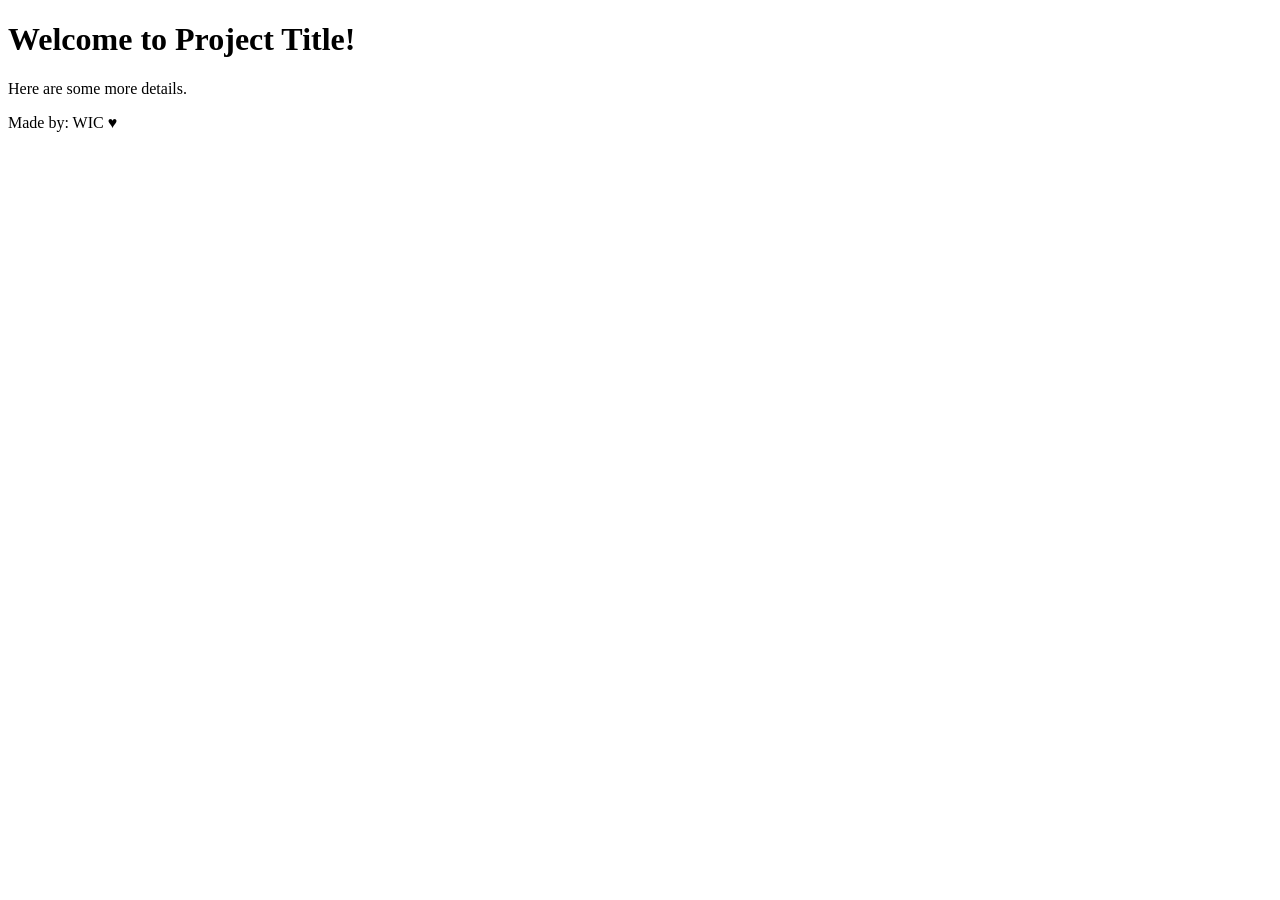
==== index.html @ a9e17dcb "HTML Body" ====
<!DOCTYPE html>
<html lang="en">
    <head>
        <meta charset="UTF-8">
         <meta name="viewport" content="width=device-width, initial-scale=1.0">
        <title>Project Title</title>
   	   <link rel="stylesheet" href="styles.css" type=”text/css”/>
        <link rel="icon" href="" type="image/x-icon" />
        <script type="text/javascript" src="script.js"></script>
    </head>


    <body>
        <!-- Add HTML markup elements for your web site below -->
        <h1>Welcome to Project Title!</h1>
        <p>Here are some more details.</p>
    </body>
    <footer>
        <p>Made by: WIC &hearts;</p>
    </footer>
</html>
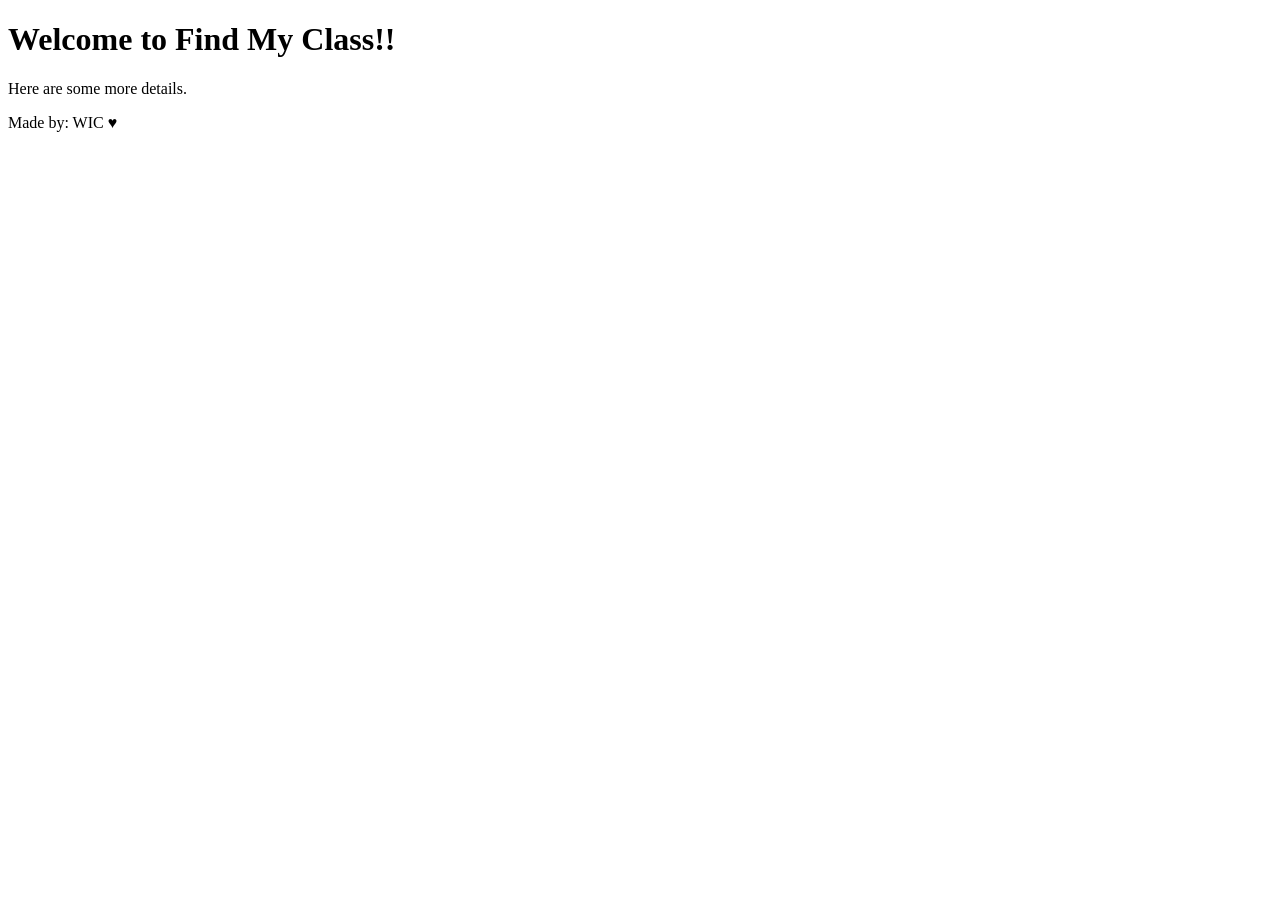
==== commit 88724931: "Just testing (Edited h1)" ====
--- a/index.html
+++ b/index.html
@@ -12,10 +12,10 @@
 
     <body>
         <!-- Add HTML markup elements for your web site below -->
-        <h1>Welcome to Project Title!</h1>
+        <h1>Welcome to Find My Class!!</h1>
         <p>Here are some more details.</p>
     </body>
     <footer>
         <p>Made by: WIC &hearts;</p>
     </footer>
-</html>+</html>
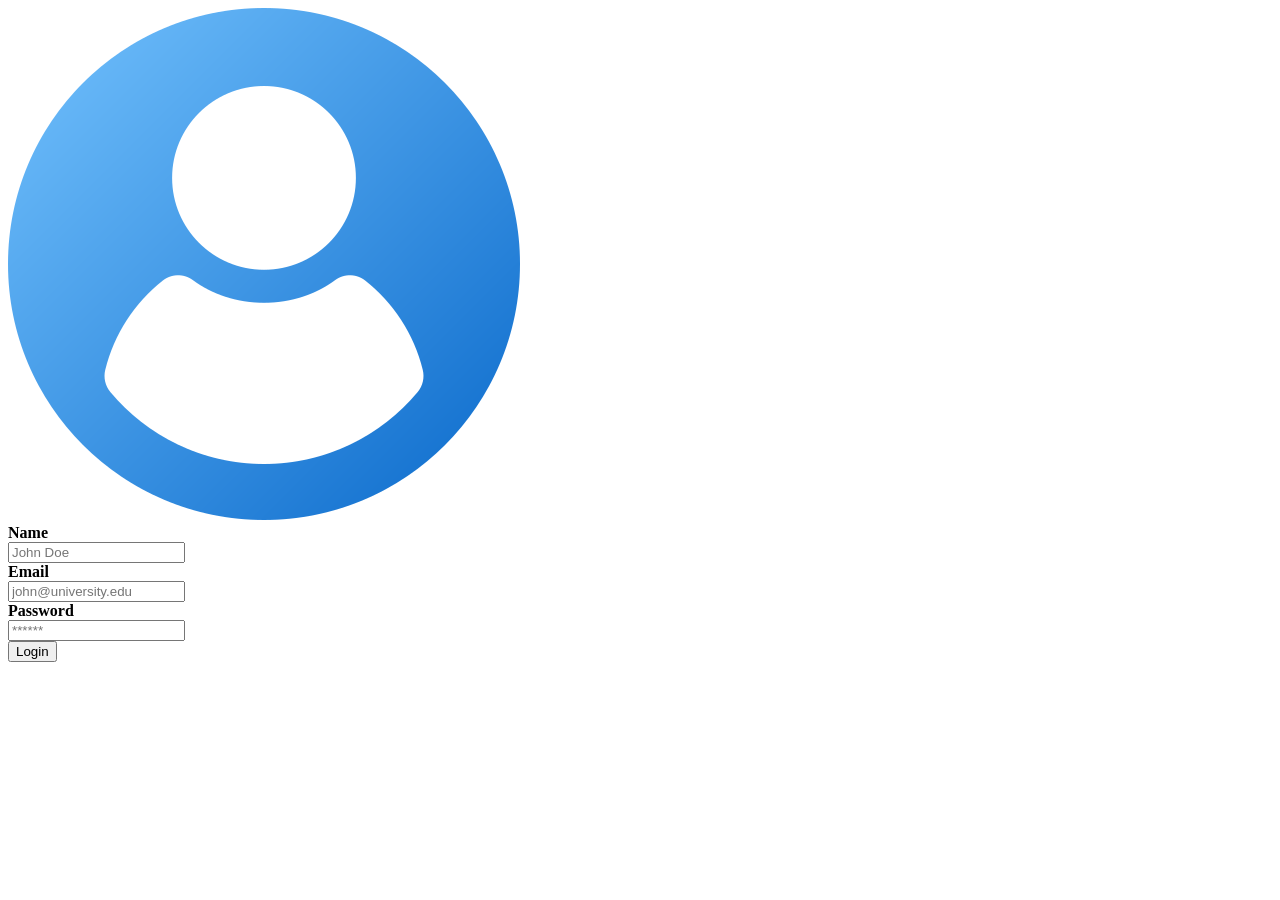
==== commit 23093955: "Added html for login" ====
--- a/index.html
+++ b/index.html
@@ -3,7 +3,7 @@
     <head>
         <meta charset="UTF-8">
          <meta name="viewport" content="width=device-width, initial-scale=1.0">
-        <title>Project Title</title>
+        <title>Study Buddy Finder</title>
    	   <link rel="stylesheet" href="styles.css" type=”text/css”/>
         <link rel="icon" href="" type="image/x-icon" />
         <script type="text/javascript" src="script.js"></script>
@@ -11,11 +11,18 @@
 
 
     <body>
-        <!-- Add HTML markup elements for your web site below -->
-        <h1>Welcome to Find My Class!!</h1>
-        <p>Here are some more details.</p>
+        <form method="post">
+            <div class="logo">
+                <img src="images/logo.png" alt="Avatar" class="avatar">
+            </div>
+            <div class="container">
+                <label for="name"><b>Name</b></label><br>
+                <input type="text" placeholder="John Doe" name="name" required><br>
+                <label for="email"><b>Email</b></label><br>
+                <input type="text" placeholder="john@university.edu" name="email" required><br>
+                <label for="password"><b>Password</b></label><br>
+                <input type="password" placeholder="******" name="password" required><br>
+                <button type="submit">Login</button>
+            </div>
     </body>
-    <footer>
-        <p>Made by: WIC &hearts;</p>
-    </footer>
-</html>
+</html>
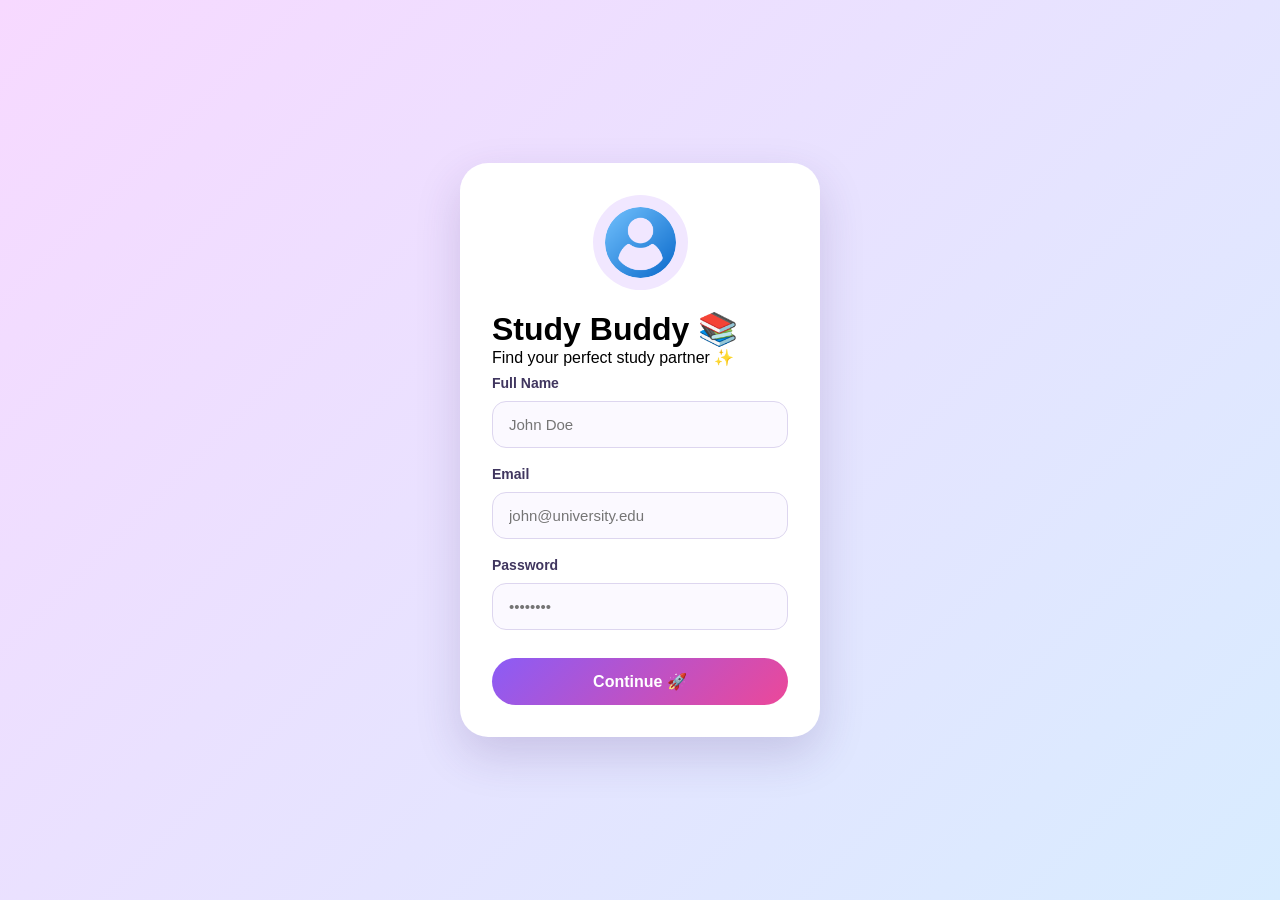
==== commit ed5226fb: "Login Page Figma UI" ====
--- a/index.html
+++ b/index.html
@@ -4,25 +4,35 @@
         <meta charset="UTF-8">
          <meta name="viewport" content="width=device-width, initial-scale=1.0">
         <title>Study Buddy Finder</title>
-   	   <link rel="stylesheet" href="styles.css" type=”text/css”/>
+        <link rel="stylesheet" href="styles.css" type="text/css" />
         <link rel="icon" href="" type="image/x-icon" />
         <script type="text/javascript" src="script.js"></script>
     </head>
 
 
     <body>
-        <form method="post">
-            <div class="logo">
-                <img src="images/logo.png" alt="Avatar" class="avatar">
-            </div>
-            <div class="container">
-                <label for="name"><b>Name</b></label><br>
-                <input type="text" placeholder="John Doe" name="name" required><br>
-                <label for="email"><b>Email</b></label><br>
-                <input type="text" placeholder="john@university.edu" name="email" required><br>
-                <label for="password"><b>Password</b></label><br>
-                <input type="password" placeholder="******" name="password" required><br>
-                <button type="submit">Login</button>
-            </div>
+        <main class="app-screen">
+            <form class="login-card" method="post">
+                <div class="logo">
+                    <img src="images/logo.png" alt="Avatar" class="avatar">
+                </div>
+
+                <h1>Study Buddy 📚</h1>
+                <p class="tagline">Find your perfect study partner ✨</p>
+
+                <div class="container">
+                    <label for="name"><b>Full Name</b></label>
+                    <input type="text" id="name" placeholder="John Doe" name="name" required>
+
+                    <label for="email"><b>Email</b></label>
+                    <input type="email" id="email" placeholder="john@university.edu" name="email" required>
+
+                    <label for="password"><b>Password</b></label>
+                    <input type="password" id="password" placeholder="••••••••" name="password" required>
+
+                    <button type="submit">Continue 🚀</button>
+                </div>
+            </form>
+        </main>
     </body>
-</html>+</html>
--- a/styles.css
+++ b/styles.css
@@ -0,0 +1,82 @@
+* {
+    box-sizing: border-box;
+    margin: 0;
+    padding: 0;
+    font-family: Arial, Helvetica, sans-serif;
+}
+
+body {
+    min-height: 100vh;
+    display: flex;
+    justify-content: center;
+    align-items: center;
+    background: linear-gradient(135deg, #f7d9ff, #d8ecff);
+}
+
+form {
+    width: 360px;
+    padding: 32px;
+    border-radius: 28px;
+    background-color: white;
+    box-shadow: 0 18px 45px rgba(70, 46, 115, 0.18);
+}
+
+.logo {
+    display: flex;
+    justify-content: center;
+    margin-bottom: 20px;
+}
+
+.avatar {
+    width: 95px;
+    height: 95px;
+    border-radius: 50%;
+    object-fit: cover;
+    background-color: #f1e7ff;
+    padding: 12px;
+}
+
+.container {
+    display: flex;
+    flex-direction: column;
+    gap: 10px;
+}
+
+label {
+    color: #40365f;
+    font-size: 14px;
+    margin-top: 8px;
+}
+
+input {
+    width: 100%;
+    padding: 14px 16px;
+    border: 1px solid #ddd6ef;
+    border-radius: 14px;
+    font-size: 15px;
+    outline: none;
+    background-color: #fbf9ff;
+}
+
+input:focus {
+    border-color: #9b6dff;
+    box-shadow: 0 0 0 3px rgba(155, 109, 255, 0.15);
+}
+
+button {
+    margin-top: 18px;
+    padding: 14px;
+    border: none;
+    border-radius: 999px;
+    background: linear-gradient(135deg, #8b5cf6, #ec4899);
+    color: white;
+    font-size: 16px;
+    font-weight: bold;
+    cursor: pointer;
+    transition: transform 0.2s ease, box-shadow 0.2s ease;
+}
+
+button:hover {
+    transform: translateY(-2px);
+    box-shadow: 0 10px 22px rgba(139, 92, 246, 0.28);
+}
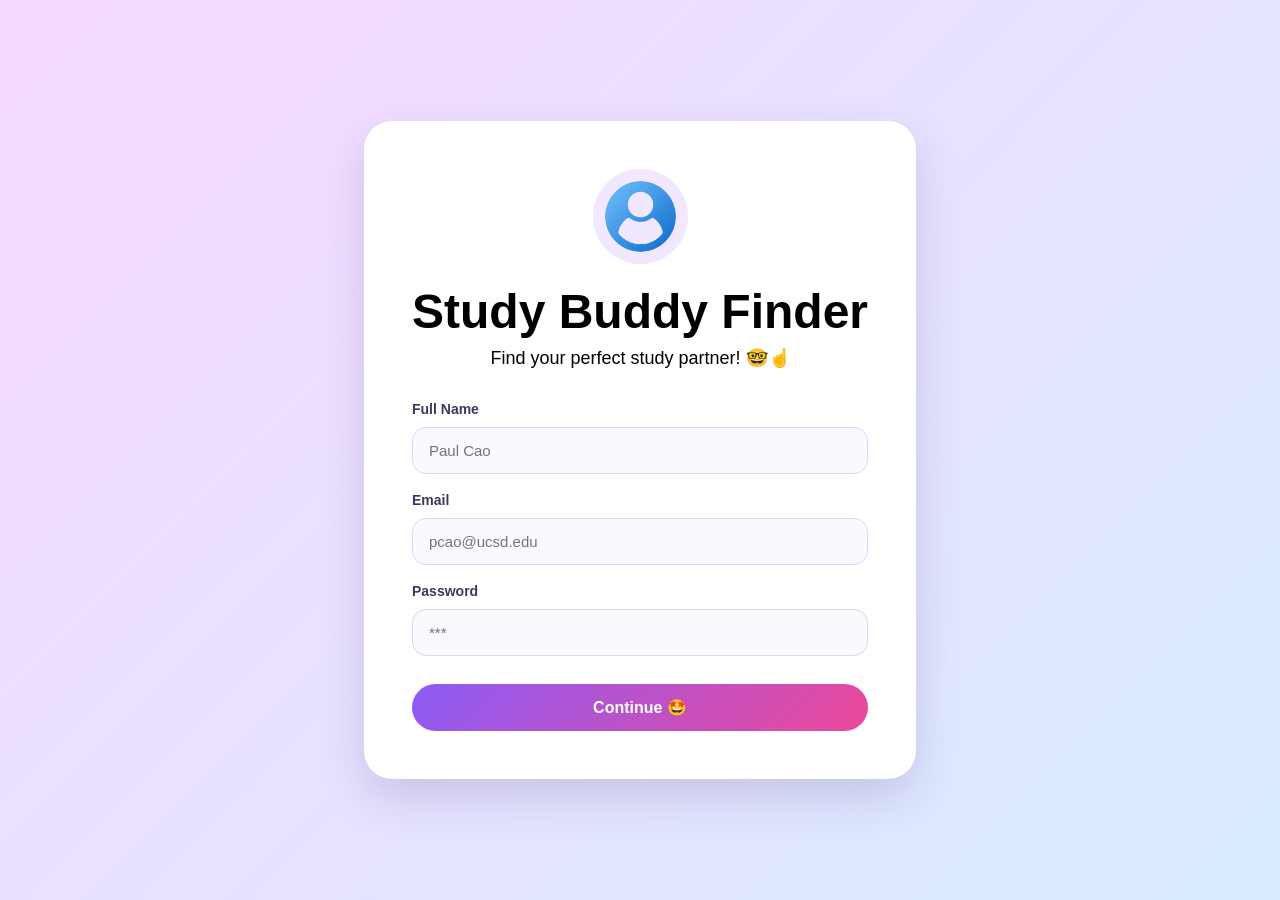
==== commit 2307c582: "added login page storage" ====
--- a/index.html
+++ b/index.html
@@ -1,38 +1,55 @@
 <!DOCTYPE html>
 <html lang="en">
-    <head>
-        <meta charset="UTF-8">
-         <meta name="viewport" content="width=device-width, initial-scale=1.0">
-        <title>Study Buddy Finder</title>
-        <link rel="stylesheet" href="styles.css" type="text/css" />
-        <link rel="icon" href="" type="image/x-icon" />
-        <script type="text/javascript" src="script.js"></script>
-    </head>
+<head>
+    <meta charset="UTF-8">
+    <meta name="viewport" content="width=device-width, initial-scale=1.0">
+    <title>Study Buddy Finder</title>
+    <link rel="stylesheet" href="css/login.css" type="text/css" />
+    <link rel="icon" href="" type="image/x-icon" />
+    <script type="text/javascript" src="js/auth.js" defer></script>
+</head>
 
+<body>
+    <main class="app-screen">
+        <form class="login-card" method="post">
+            <div class="logo">
+                <img src="images/logo.png" alt="Avatar" class="avatar">
+            </div>
 
-    <body>
-        <main class="app-screen">
-            <form class="login-card" method="post">
-                <div class="logo">
-                    <img src="images/logo.png" alt="Avatar" class="avatar">
-                </div>
+            <h1>Study Buddy Finder</h1>
+            <p class="tagline">Find your perfect study partner! 🤓☝️</p>
 
-                <h1>Study Buddy 📚</h1>
-                <p class="tagline">Find your perfect study partner ✨</p>
+            <div class="container">
+                <label for="name"><b>Full Name</b></label>
+                <input
+                    type="text"
+                    id="name"
+                    placeholder="Paul Cao"
+                    name="name"
+                    required
+                >
 
-                <div class="container">
-                    <label for="name"><b>Full Name</b></label>
-                    <input type="text" id="name" placeholder="John Doe" name="name" required>
+                <label for="email"><b>Email</b></label>
+                <input
+                    type="email"
+                    id="email"
+                    placeholder="pcao@ucsd.edu"
+                    name="email"
+                    required
+                >
 
-                    <label for="email"><b>Email</b></label>
-                    <input type="email" id="email" placeholder="john@university.edu" name="email" required>
+                <label for="password"><b>Password</b></label>
+                <input
+                    type="password"
+                    id="password"
+                    placeholder="***"
+                    name="password"
+                    required
+                >
 
-                    <label for="password"><b>Password</b></label>
-                    <input type="password" id="password" placeholder="••••••••" name="password" required>
-
-                    <button type="submit">Continue 🚀</button>
-                </div>
-            </form>
-        </main>
-    </body>
-</html>
+                <button type="submit">Continue 🤩</button>
+            </div>
+        </form>
+    </main>
+</body>
+</html>
--- a/css/login.css
+++ b/css/login.css
@@ -0,0 +1,96 @@
+* {
+    box-sizing: border-box;
+    margin: 0;
+    padding: 0;
+    font-family: Arial, Helvetica, sans-serif;
+}
+
+body {
+    min-height: 100vh;
+    display: flex;
+    justify-content: center;
+    align-items: center;
+    background: linear-gradient(135deg, #f7d9ff, #d8ecff);
+}
+
+form {
+    width: 100%;
+    max-width: 650px;
+    padding: 48px;
+    border-radius: 28px;
+    background-color: white;
+    box-shadow: 0 18px 45px rgba(70, 46, 115, 0.18);
+}
+
+.logo {
+    display: flex;
+    justify-content: center;
+    margin-bottom: 20px;
+}
+
+.avatar {
+    width: 95px;
+    height: 95px;
+    border-radius: 50%;
+    object-fit: cover;
+    background-color: #f1e7ff;
+    padding: 12px;
+}
+
+h1 {
+    font-size: 48px;
+    white-space: nowrap;
+    text-align: center;
+    margin-bottom: 8px;
+}
+
+.tagline {
+    text-align: center;
+    margin-bottom: 24px;
+    font-size: 18px;
+}
+
+.container {
+    display: flex;
+    flex-direction: column;
+    gap: 10px;
+}
+
+label {
+    color: #40365f;
+    font-size: 14px;
+    margin-top: 8px;
+}
+
+input {
+    width: 100%;
+    padding: 14px 16px;
+    border: 1px solid #ddd6ef;
+    border-radius: 14px;
+    font-size: 15px;
+    outline: none;
+    background-color: #fbf9ff;
+}
+
+input:focus {
+    border-color: #9b6dff;
+    box-shadow: 0 0 0 3px rgba(155, 109, 255, 0.15);
+}
+
+button {
+    margin-top: 18px;
+    padding: 14px;
+    border: none;
+    border-radius: 999px;
+    background: linear-gradient(135deg, #8b5cf6, #ec4899);
+    color: white;
+    font-size: 16px;
+    font-weight: bold;
+    cursor: pointer;
+    transition: transform 0.2s ease, box-shadow 0.2s ease;
+}
+
+button:hover {
+    transform: translateY(-2px);
+    box-shadow: 0 10px 22px rgba(139, 92, 246, 0.28);
+}
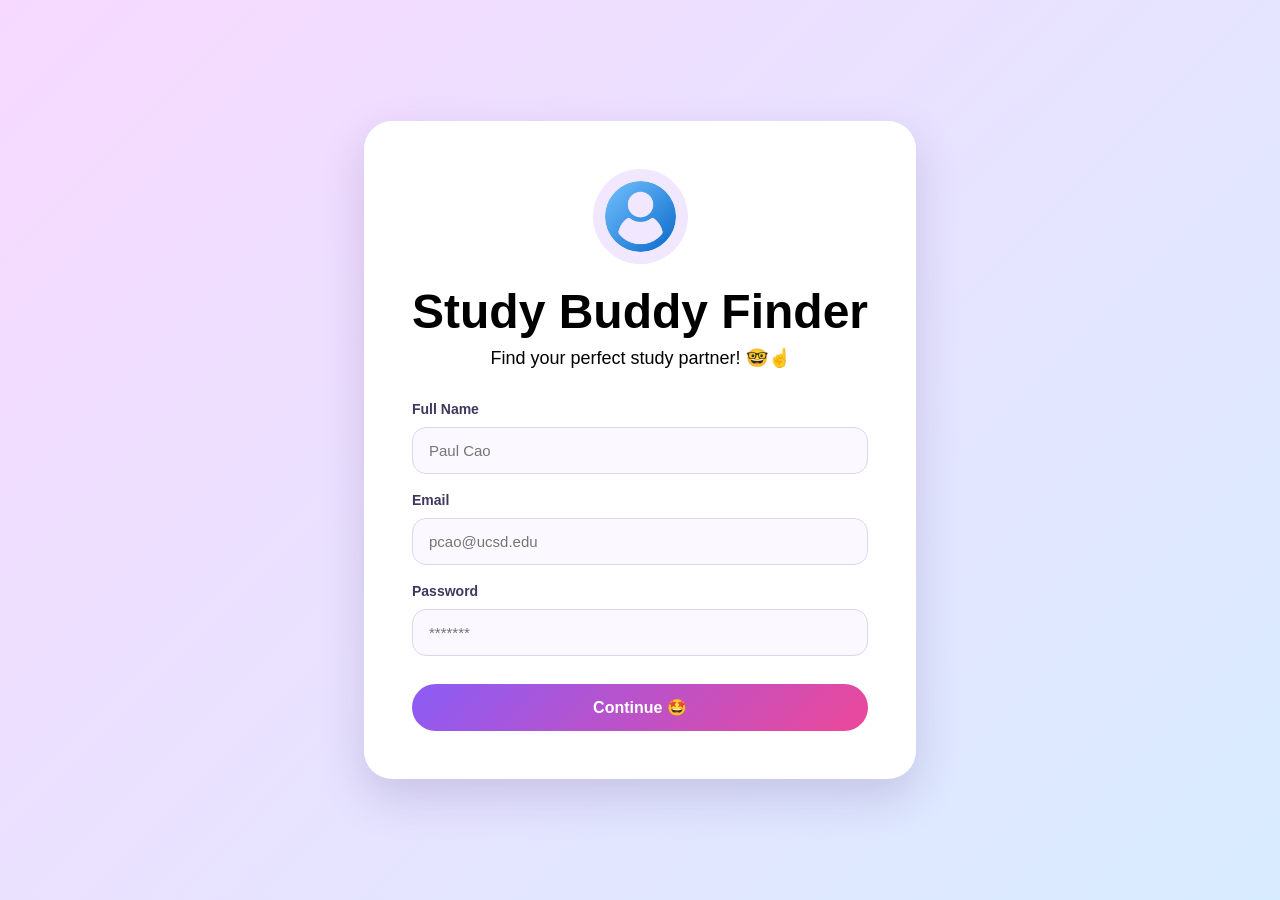
==== commit 889c35d4: "Added more to password placeholder to look nicer" ====
--- a/index.html
+++ b/index.html
@@ -42,7 +42,7 @@
                 <input
                     type="password"
                     id="password"
-                    placeholder="***"
+                    placeholder="*******"
                     name="password"
                     required
                 >
